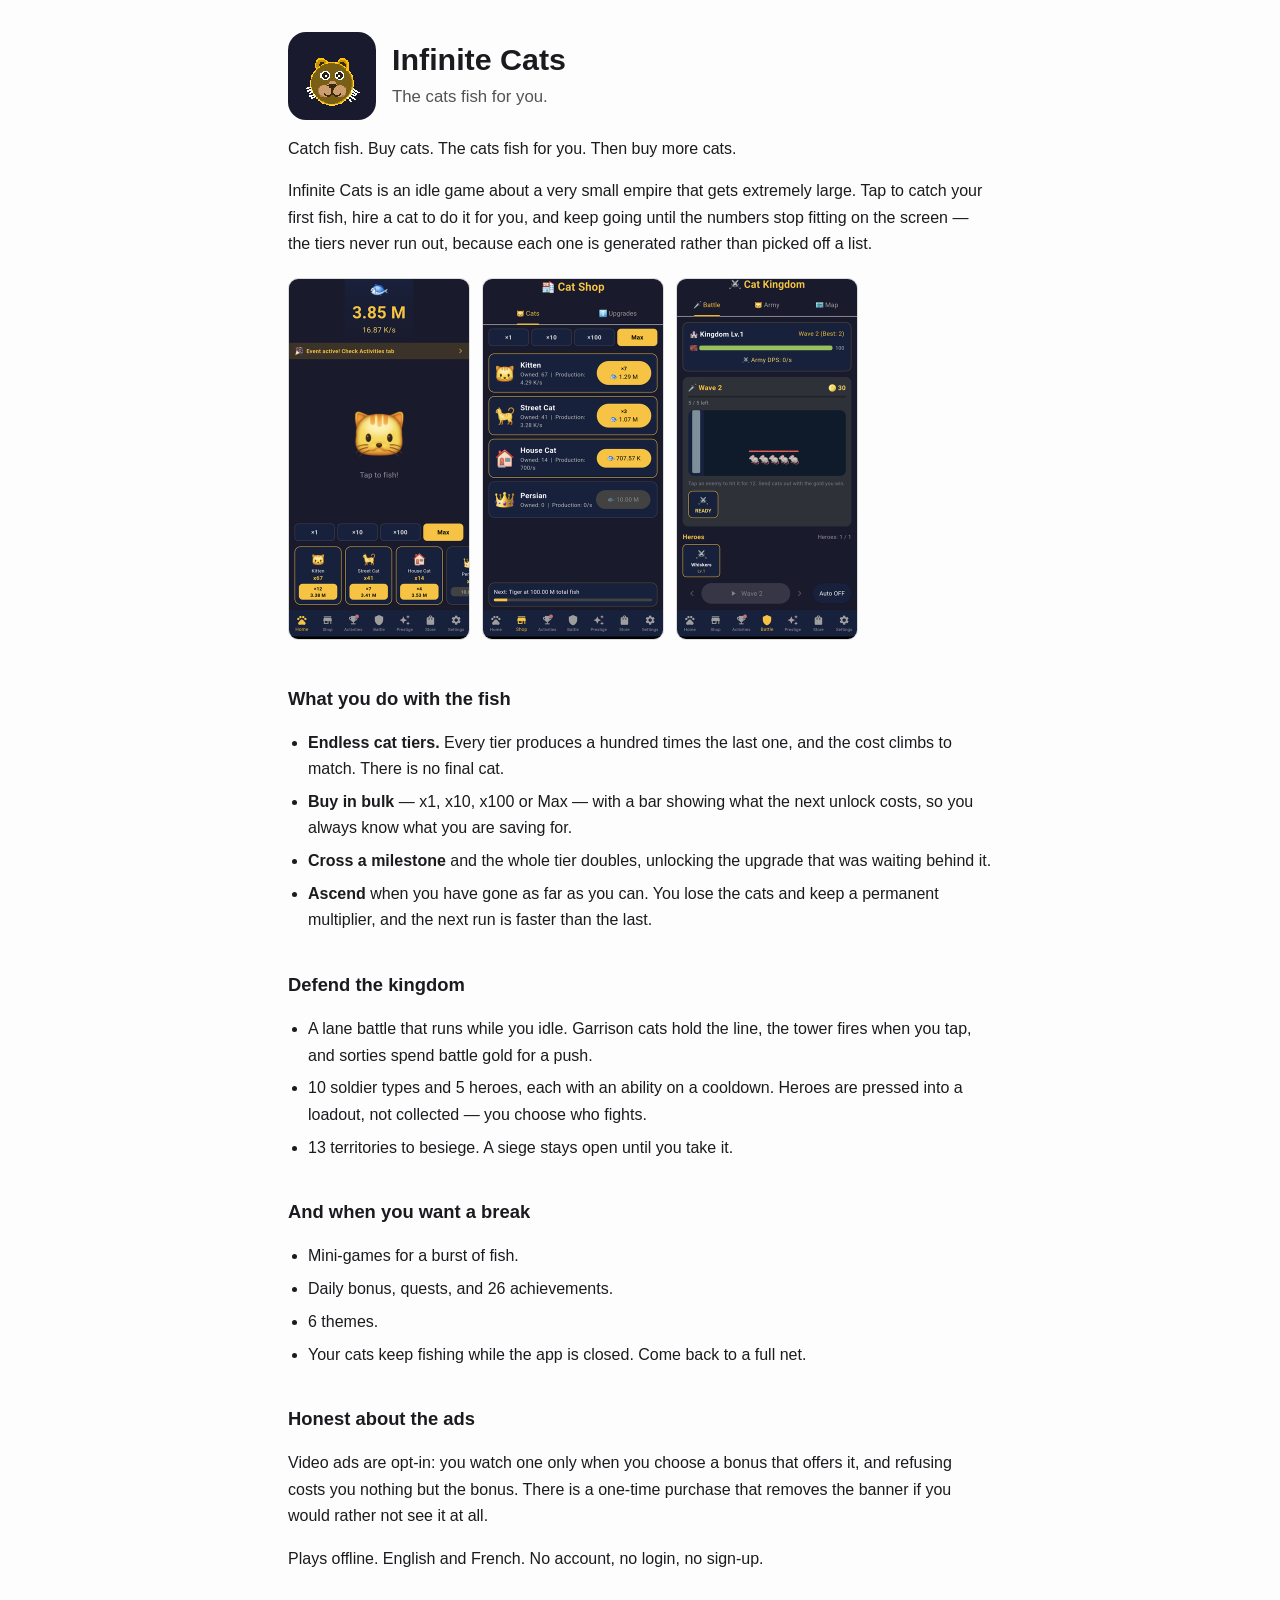
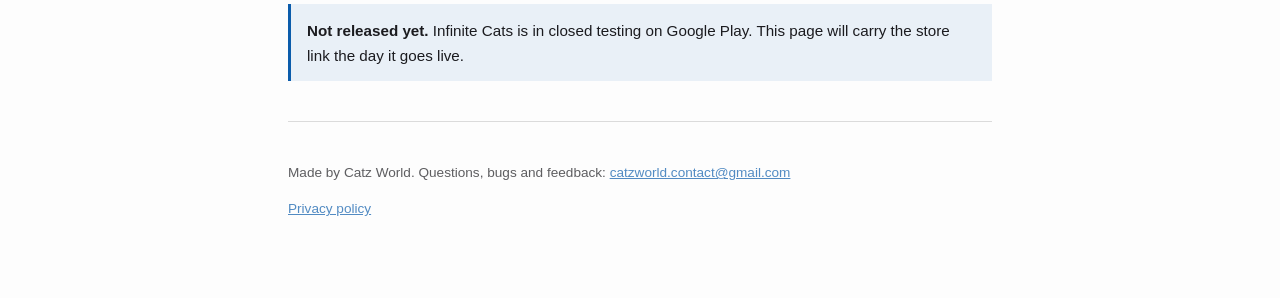
==== infinite-cats/index.html @ 3765f9c2 "feat: an Infinite Cats landing page, so /infinite-cats/ is not a 404 The Play Console listing asks f" ====
<!DOCTYPE html>
<html lang="en">
<head>
<meta charset="utf-8">
<meta name="viewport" content="width=device-width, initial-scale=1">
<title>Infinite Cats — the cats fish for you</title>
<meta name="description" content="An idle game about a very small cat empire that gets extremely large. Plays offline. English and French.">
<link rel="icon" href="icon.png" type="image/png">
<style>
  /* Standalone by design, exactly like privacy-policy.html: this page must
     render correctly on its own URL without the parent site's stylesheet,
     which is a sibling directory away and not guaranteed to be there. */
  :root { color-scheme: light dark; }
  body {
    margin: 0 auto;
    padding: 2rem 1.25rem 4rem;
    max-width: 44rem;
    font: 16px/1.65 -apple-system, BlinkMacSystemFont, "Segoe UI", Roboto, sans-serif;
    color: #1b1b1f;
    background: #fdfdfd;
  }
  header { display: flex; align-items: center; gap: 1rem; }
  header img { width: 88px; height: 88px; border-radius: 18px; image-rendering: pixelated; }
  h1 { font-size: 1.9rem; line-height: 1.2; margin: 0; }
  .tagline { margin: .35rem 0 0; font-size: 1.05rem; opacity: .75; }
  h2 { font-size: 1.15rem; margin-top: 2.25rem; }
  a { color: #0b5cab; overflow-wrap: anywhere; }
  ul { padding-left: 1.25rem; }
  li { margin: .4rem 0; }
  .status {
    margin: 2rem 0 0;
    padding: .85rem 1rem;
    border-left: 3px solid #0b5cab;
    background: #0b5cab14;
    font-size: .95rem;
  }
  .shots {
    display: flex;
    gap: .75rem;
    margin: 1.25rem 0 0;
    overflow-x: auto;
    padding-bottom: .5rem;
  }
  .shots img {
    width: 180px;
    height: auto;
    flex: 0 0 auto;
    border-radius: 10px;
    border: 1px solid #0002;
  }
  hr { border: 0; border-top: 1px solid #0002; margin: 2.5rem 0; }
  footer { margin-top: 2.5rem; font-size: .85rem; opacity: .7; }
  @media (prefers-color-scheme: dark) {
    body { color: #e6e6e9; background: #16161a; }
    a { color: #7fb2f0; }
    hr, .shots img { border-color: #fff2; }
    .status { border-left-color: #7fb2f0; background: #7fb2f01a; }
  }
</style>
</head>
<body>

<header>
  <img src="icon.png" alt="Infinite Cats icon">
  <div>
    <h1>Infinite Cats</h1>
    <p class="tagline">The cats fish for you.</p>
  </div>
</header>

<p>Catch fish. Buy cats. The cats fish for you. Then buy more cats.</p>

<p>Infinite Cats is an idle game about a very small empire that gets extremely large. Tap to catch
your first fish, hire a cat to do it for you, and keep going until the numbers stop fitting on the
screen — the tiers never run out, because each one is generated rather than picked off a list.</p>

<div class="shots">
  <img src="shot-home.png" alt="The home screen: the cat, the fish counter and the tap area">
  <img src="shot-shop-cat.png" alt="The cat shop, with bulk buying and the next unlock">
  <img src="shot-battle.png" alt="The lane battle: garrison cats holding the line against a wave">
</div>

<h2>What you do with the fish</h2>
<ul>
  <li><strong>Endless cat tiers.</strong> Every tier produces a hundred times the last one, and the
      cost climbs to match. There is no final cat.</li>
  <li><strong>Buy in bulk</strong> — x1, x10, x100 or Max — with a bar showing what the next unlock
      costs, so you always know what you are saving for.</li>
  <li><strong>Cross a milestone</strong> and the whole tier doubles, unlocking the upgrade that was
      waiting behind it.</li>
  <li><strong>Ascend</strong> when you have gone as far as you can. You lose the cats and keep a
      permanent multiplier, and the next run is faster than the last.</li>
</ul>

<h2>Defend the kingdom</h2>
<ul>
  <li>A lane battle that runs while you idle. Garrison cats hold the line, the tower fires when you
      tap, and sorties spend battle gold for a push.</li>
  <li>10 soldier types and 5 heroes, each with an ability on a cooldown. Heroes are pressed into a
      loadout, not collected — you choose who fights.</li>
  <li>13 territories to besiege. A siege stays open until you take it.</li>
</ul>

<h2>And when you want a break</h2>
<ul>
  <li>Mini-games for a burst of fish.</li>
  <li>Daily bonus, quests, and 26 achievements.</li>
  <li>6 themes.</li>
  <li>Your cats keep fishing while the app is closed. Come back to a full net.</li>
</ul>

<h2>Honest about the ads</h2>
<p>Video ads are opt-in: you watch one only when you choose a bonus that offers it, and refusing
costs you nothing but the bonus. There is a one-time purchase that removes the banner if you would
rather not see it at all.</p>

<p>Plays offline. English and French. No account, no login, no sign-up.</p>

<p class="status"><strong>Not released yet.</strong> Infinite Cats is in closed testing on Google
Play. This page will carry the store link the day it goes live.</p>

<hr>

<footer>
  <p>Made by Catz World. Questions, bugs and feedback:
     <a href="mailto:catzworld.contact@gmail.com">catzworld.contact@gmail.com</a></p>
  <p><a href="privacy-policy.html">Privacy policy</a></p>
</footer>

</body>
</html>
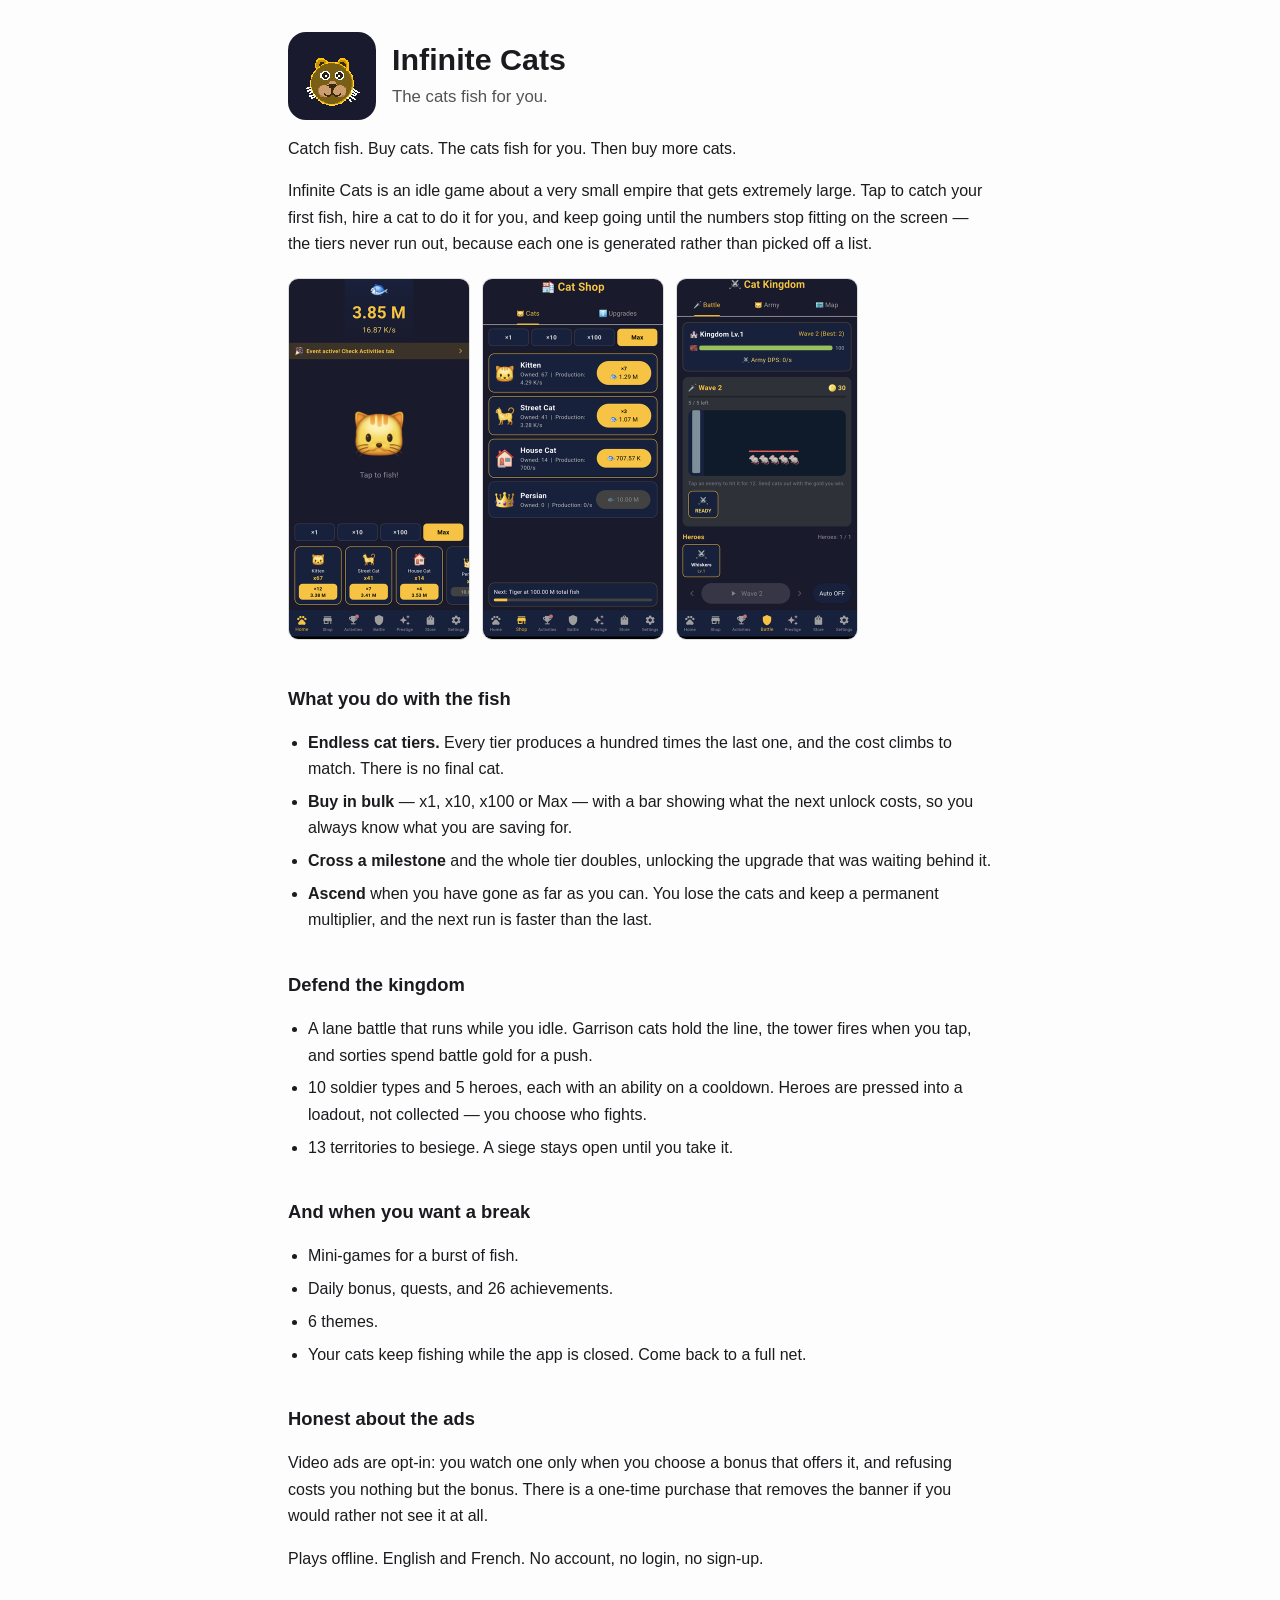
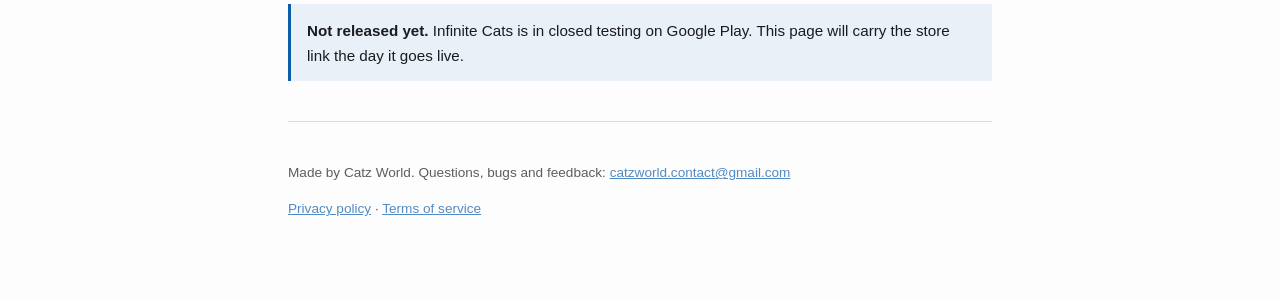
==== commit 2436d337: "infinite-cats: terms of service page, and the landing page links it The ToS closes one of the four p" ====
--- a/infinite-cats/index.html
+++ b/infinite-cats/index.html
@@ -124,7 +124,7 @@
 <footer>
   <p>Made by Catz World. Questions, bugs and feedback:
      <a href="mailto:catzworld.contact@gmail.com">catzworld.contact@gmail.com</a></p>
-  <p><a href="privacy-policy.html">Privacy policy</a></p>
+  <p><a href="privacy-policy.html">Privacy policy</a> · <a href="terms-of-service.html">Terms of service</a></p>
 </footer>
 
 </body>
